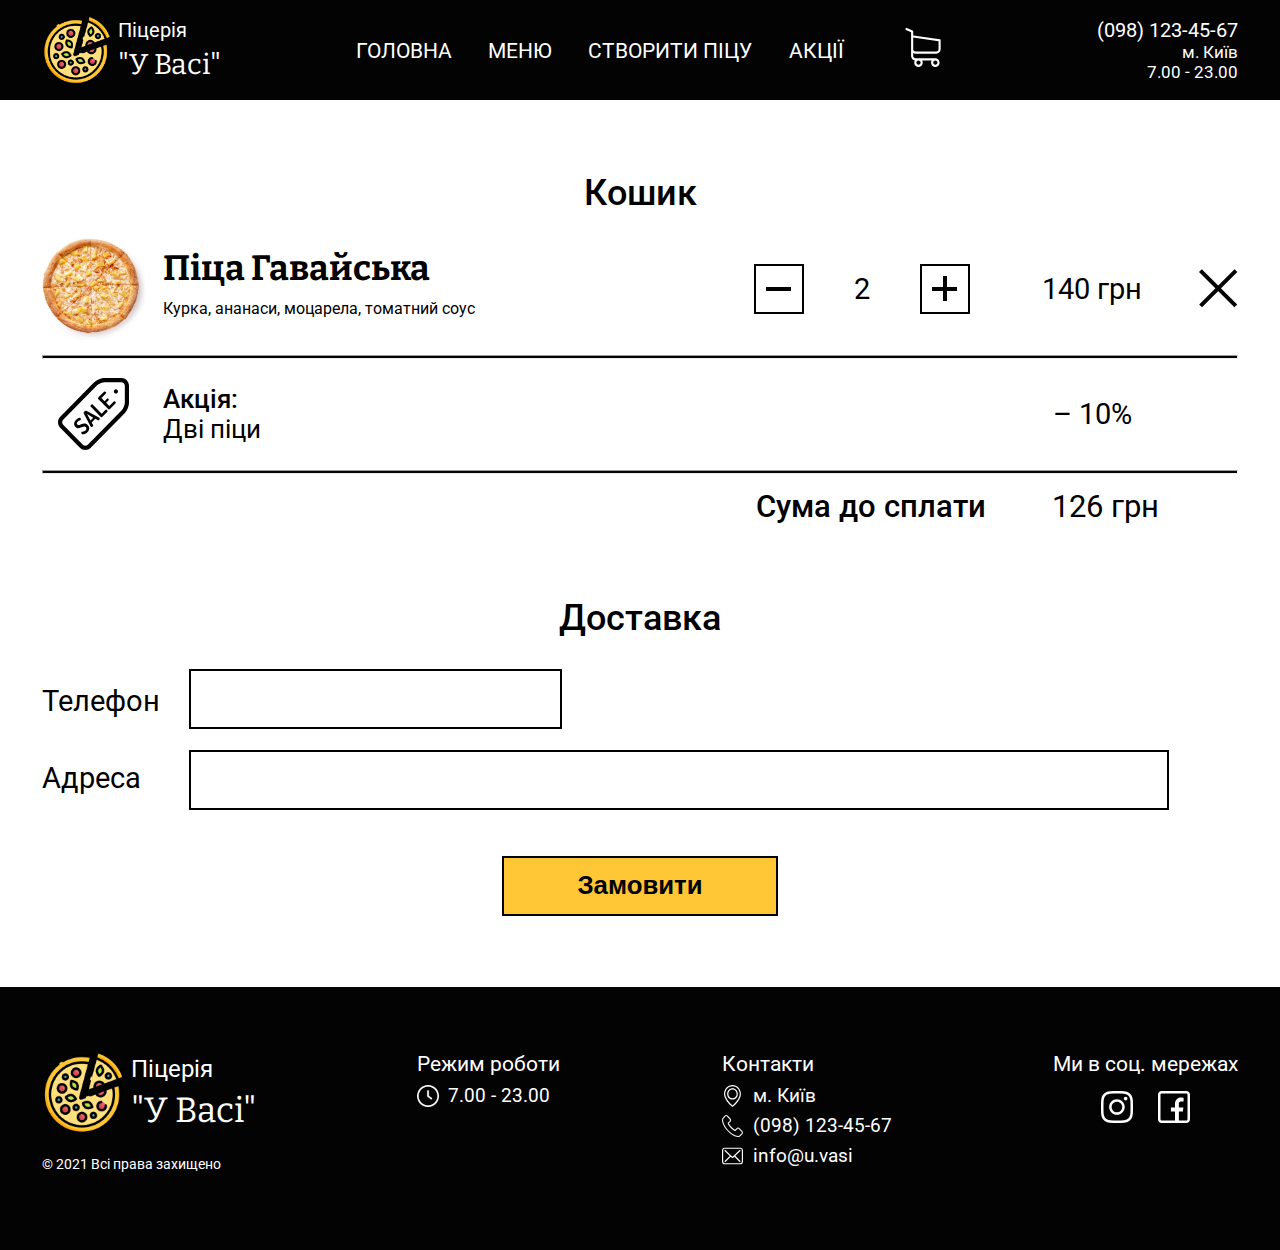
==== basket.html @ d2bfdec5 "Basket" ====
<!doctype html>
<html lang="en">
<head>
    <meta charset="UTF-8">
    <meta name="viewport" content="width=device-width, initial-scale=1, shrink-to-fit=no">
    <link rel="preconnect" href="https://fonts.gstatic.com">
    <link href="https://fonts.googleapis.com/css2?family=Bitter:wght@400;700&family=Roboto:wght@400;500&display=swap"
          rel="stylesheet">
    <link rel="shortcut icon" href="img/logo.png" type="image/png">
    <link rel="stylesheet" href="css/index.css">
    <title>Меню</title>
</head>
<body>
<header id="header">
    <div class="container">
        <div class="header-block">
            <div class="logo_with_info">
                <a href="index.html">
                    <div class="logo">
                        <img src="img/logo.png" alt="logo">
                        <div class="logo-text">
                            <span>Піцерія</span>
                            <p>"У Васі"</p>
                        </div>
                    </div>
                </a>
                <div class="info-header">
                    <a href="tel:0981234567" class="tel">(098) 123-45-67</a>
                    <p>м. Київ</p>
                    <p>7.00 - 23.00</p>
                </div>
            </div>
            <nav>
                <ul class="menu">
                    <li><a href="#">Головна</a></li>
                    <li><a href="#">Меню</a></li>
                    <li class="transition_li"><a href="#">Створити піцу</a></li>
                    <li><a href="#">Акції</a></li>
                </ul>
                <a href="#">
                    <img src="img/shopping-cart.svg" alt="cart" class="cart">
                </a>
            </nav>
            <div class="display_none_mobile">
                <div class="info-header">
                    <a href="tel:0981234567">(098) 123-45-67</a>
                    <p>м. Київ</p>
                    <p>7.00 - 23.00</p>
                </div>
            </div>
        </div>
    </div>
</header>
<section class="order">
    <div class="container">
        <h1>Кошик</h1>
        <div class="order-block">
            <div class="pizza_with_price">
                <div class="order_pizza_info">
                    <img src="img/pizza/havaiska.png" alt="pizza">
                    <div>
                        <h2>Піца Гавайська</h2>
                        <p>Курка, ананаси, моцарела, томатний соус</p>
                    </div>
                </div>
                <div class="order_price">
                    <div class="order_price_with_count">
                        <h4>140 грн</h4>
                        <div class="count">
                            <img src="img/minus.svg" alt="-">
                            <span>2</span>
                            <img src="img/plus.svg" alt="+">
                        </div>
                    </div>
                    <p>140 грн</p>
                    <img src="img/remove.svg" alt="remove" class="remove">
                </div>
            </div>
            <hr>
            <div class="order_sale">
                <div class="order_promotions">
                    <img src="img/sale-tag.svg" alt="sale">
                    <div>
                        <h2>Акція:</h2>
                        <h3>Дві піци</h3>
                    </div>
                </div>
                <p>&ndash; 10%</p>
            </div>
            <hr>
            <div class="sum">
                <h1>Сума до сплати</h1>
                <p>126 грн</p>
            </div>
        </div>
    </div>
</section>
<section class="delivery">
    <div class="container">
        <h1>Доставка</h1>
        <form>
            <div class="delivery_form">
                <div class="delivery_labels">
                    <p>Телефон</p>
                    <p>Адреса</p>
                </div>
                <div class="delivery_input">
                    <label>Телефон</label><input type="text">
                    <label>Адреса</label><input type="text" class="address">
                </div>
            </div>
            <button>Замовити</button>
        </form>
    </div>
</section>
<footer>
    <div class="container">
        <div class="footer-block">
            <div class="footer_logo">
                <a href="index.html">
                    <div class="logo-footer">
                        <img src="img/logo.png" alt="logo">
                        <div class="logo-text-footer">
                            <span>Піцерія</span>
                            <p>"У Васі"</p>
                        </div>
                    </div>
                </a>
                <p class="rights">© 2021 Всі права захищено</p>
            </div>
            <div>
                <h1>Режим роботи</h1>
                <div class="icon_with_text">
                    <img src="img/clock.png" alt="clock">
                    <h2>7.00 - 23.00</h2>
                </div>
            </div>
            <div>
                <h1>Контакти</h1>
                <div class="icon_with_text">
                    <img src="img/placeholder.svg" alt="placeholder">
                    <h2>м. Київ</h2>
                </div>
                <div class="icon_with_text">
                    <img src="img/telephone.svg" alt="telephone">
                    <h2>(098) 123-45-67</h2>
                </div>
                <div class="icon_with_text">
                    <img src="img/envelope.svg" alt="envelope">
                    <h2>info@u.vasi</h2>
                </div>
            </div>
            <div>
                <h1>Ми в соц. мережах</h1>
                <div class="socnet">
                    <a href="https://instagram.com">
                        <img src="img/instagram.svg" alt="instagram" class="instagram">
                    </a>
                    <a href="https://facebook.com">
                        <img src="img/facebook.svg" alt="facebook">
                    </a>
                </div>
            </div>
        </div>
    </div>
</footer>
</body>
</html>
---- css/index.css ----
body {
    margin: 0;
    padding: 0;
    font-family: 'Roboto', sans-serif;
    font-size: 28px;
}

.container {
    width: 1680px;
    margin: 0 auto;
}

header {
    height: 140px;
    background: #030303;
}

header a {
    color: white;
    text-decoration: none;
}

.header-block {
    height: 140px;
    display: flex;
    justify-content: space-between;
    align-items: center;
}

nav {
    display: flex;
    align-items: center;
}

.logo_with_info {
    justify-content: space-between;
    display: flex;
}

.logo_with_info  .info-header {
    display: none;
}

.logo {
    display: flex;
    justify-content: space-between;
    align-items: center;
}

.logo img {
    width: 96px;
}

.logo-text {
    color: white;
    margin-left: 0.3em;
}

.logo-text p {
    font-size: 1.43em;
    font-family: 'Bitter', serif;
    margin-top: 0.18em;
    margin-bottom: 0;
}

.menu {
    display: flex;
    list-style-type: none;
    padding-left: 0;
}

.menu li {
    padding: 0 0.85em;
    font-size: 1.07em;
    text-transform: uppercase;
    list-style-type: none;
}

.menu li:first-child {
    padding-left: 0;
}
.menu li:last-child {
    padding-right: 0;
}

.cart {
    width: 1.93em;
    filter: invert(90%) sepia(99%) saturate(29%) hue-rotate(255deg) brightness(107%) contrast(100%);
    margin-left: 3em;
    margin-right: 1em;
}

.info-header {
    color: white;
    text-align: right;
}
.info-header p {
    margin: 0;
    font-size: 0.86em;
}

/*****endOfHeader******/

.about {
    height: 795px;
    background: #FFE07D;
    border-bottom: 2px solid #030303;
    display: flex;
    flex-direction: column;
    justify-content: center;
    text-align: center;
}

.about h1 {
    font-size: 1.79em;
    font-weight: 500;
    margin-top: 0;
    margin-bottom: 1.1em;
}

.about h2 {
    font-size: 1.5em;
    font-weight: 500;
    margin-top: 0;
}

.about p {
    margin: 0.9em 0.9em 0;
}

.why_us {
    display: flex;
    justify-content: space-between;
}

.why_us_block {
    width: 401px;
    height: 481px;
    background: white;
    border: 2px solid #030303;
    display: flex;
    flex-direction: column;
    justify-content: center;
    align-items: center;
}

.why_us_block img {
    width: 5.79em;
}

.hits h1 {
    font-size: 1.5em;
    font-weight: 500;
    margin-top: 2.38em;
    text-align: center;
    margin-bottom: 1.31em;
}

.pizzas {
    display: flex;
    justify-content: space-between;
}

.pizza-block {
    width: 400px;
    height: 779px;
    border: 2px solid #030303;
    flex-direction: column;
    justify-content: space-between;
    display: flex;
}

.pizza-block h2 {
    font-family: 'Bitter', serif;
    font-size: 1.43em;
    font-weight: 700;
    margin: 0.5em 25px 0;
}

.pizza-block p {
    font-size: 0.86em;
    margin: 25px 25px 0;
}

.pizza-block h3 {
    font-size: 1.43em;
    font-weight: 500;
    margin: 0 0 0.875em 25px;
}

.pizza-img {
    margin-top: 30px;
    margin-left: 30px;
}

.buy-panel {
    background: #FFE07D;
    border-top: 2px solid #030303;
    display: flex;
    height: 70px;
    justify-content: flex-end;
    align-items: center;
}

.cart-button {
    background: #030303;
    display: flex;
    align-items: center;
    justify-content: center;
    width: 70px;
    height: 70px;
}

.cart-button img {
    filter: invert(90%) sepia(99%) saturate(29%) hue-rotate(255deg) brightness(107%) contrast(100%);
    width: 50px;
}

.buy-panel ul {
    display: flex;
    padding-right: 0.5em;
}
.buy-panel li {
    list-style-type: none;
    padding: 0 0.85em;
    font-size: 1.3em;
    font-weight: 600;
}

button {
    background-color: #FFC736;
    border: 2px solid #030303;
    padding: 0.53em 2.83em;
    text-align: center;
    text-decoration: none;
    display: inline-block;
    font-size: 1.29em;
    font-weight: 600;
    margin-top: 1.53em;
}

.button_on_center {
    text-align: center;
}

.steps {
    height: 817px;
    background: #FFE07D;
    border-top: 2px solid #030303;
    border-bottom: 2px solid #030303;
    margin-top: 100px;
    display: flex;
    align-items: center;
}

.order_info {
    height: 617px;
    border: 2px solid #030303;
    background: white;
    text-align: center;
}

.order_info h1 {
    font-size: 1.5em;
    margin-top: 1.31em;
    margin-bottom: 0;
    font-weight: 500;
}

.order_info h2 {
    font-size: 1.14em;
    font-weight: 500;
    margin-left: 1em;
    margin-right: 1em;
}

.down-arrow {
    display: none;
}

.steps-block {
    display: flex;
    align-items: center;
    justify-content: center;
    margin: 1.96em 0;
}

.steps-block p {
    margin: 0.54em 0 0;
    width: 9.29em;
}

.steps-block img {
    margin: 0 2.79em;
}

.step-inner-block {
    display: flex;
    flex-direction: column;
    align-items: center;
    justify-content: center;
}

.step-inner-block img {
    margin: 0;
    width: 7.14em;
}

.step-inner-block .m0 {
    margin: 0;
}

/*******menu*******/

.filters {
    display: flex;
    margin-top: 3.57em;
    margin-bottom: 1.96em;
}

.filter {
    display: flex;
    align-items: center;
    margin-right: 1.083em;
}

.filter span {
    font-size: 1.29em;
    margin-left: 0.42em;
}

.second_half p {
    font-size: 1.29em;
    color: #707070;
    margin: 0;
}

.first_half, .second_half_filters {
    display: flex;
}

.second_half {
    width: 100%;
    display: flex;
    justify-content: space-between;
    align-items: center;
}

.pizzas-menu {
    width: 1700px;
    display: flex;
    flex-wrap: wrap;
}

.pizzas-menu .pizza-block {
    margin-right: 21px;
    margin-bottom: 1.79em;
    position: relative;
}

.tag {
    float: right;
    position: absolute;
    z-index: 1;
    right: -2px;
    top: -2px;
}

.pizza-title {
    display: flex;
    align-items: center;
    justify-content: space-between;
    margin-top: 0.7em;
    margin-right: 0.3em;
}

.pizza-filter {
    width: 1.5em;
    margin-right: 0.5em;
}

.pizza-title h2 {
    margin-top: 0;
}

.pizza-price {
    display: flex;
    align-items: center;
    margin-bottom: 1.25em;
    margin-left: 25px;
}

.pizza-price h4 {
    color: #707070;
    text-decoration: line-through;
    margin: 0;
    font-weight: 500;
    font-size: 1.14em;
}

.pizza-price h3 {
    margin-bottom: 0;
}

/****endOfMenu*****/

/****promotion*****/

.promotions {
    background: #FFE07D;
    border-bottom: 2px solid #030303;
    display: flex;
    flex-direction: column;
    justify-content: center;
    text-align: center;
    padding: 3.57em 0;
}

.promotion-block {
    margin-top: 1.96em;
    display: flex;
    justify-content: space-between;
}

.promotions h1 {
    font-size: 1.79em;
    font-weight: 500;
    margin-top: 0;
    margin-bottom: 0;
}

.promotion {
    background: white;
    border: 2px solid #030303;
    width: 29.5em;
}

.promotion h2 {
    font-size: 1.5em;
    font-weight: 500;
    margin-top: 1.05em;
    margin-bottom: 0;
}

.promotion h3 {
    font-size: 1em;
    font-weight: 400;
    margin: 0 1.43em 1.43em;
}

.promotion img {
    width: 5.71em;
    margin: 1.07em 1em;
}

.promotion span {
    font-size: 1.5em;
    margin-top: 0.5em;
    margin-bottom: 0;
    font-weight: 600;
}

.action {
    display: flex;
    align-items: center;
    justify-content: center;
}

/**endOfPromotion**/

/******basket******/

.order h1, .delivery h1 {
    text-align: center;
    font-size: 1.79em;
    margin-top: 2em;
    font-weight: 500;
}

.pizza_with_price {
    display: flex;
    align-items: center;
    justify-content: space-between;
    margin-bottom: 0.71em;
}

.order_pizza_info {
    display: flex;
    align-items: center;
}

.order_pizza_info h2 {
    font-size: 1.75em;
    font-family: 'Bitter', serif;
    margin-top: 0;
    margin-bottom: 0.27em;
    font-weight: 700;
}

.order_pizza_info p {
    margin-top: 0;
    font-size: 0.8em;
    margin-bottom: 0.8em;
}

.order_pizza_info img {
    width: 5.14em;
    margin-right: 0.9em;
}

.order_price {
    display: flex;
    align-items: center;
}

.order-block hr {
    height: 2px;
    background: #030303;
}

.order_price span {
    margin: 0 1.75em;
    font-size: 1.43em;
}

.order_price p {
    font-size: 1.43em;
    margin-left: 2.5em;
    margin-right: 2em;
}

.order_sale {
    display: flex;
    align-items: center;
    justify-content: space-between;
}

.order_promotions {
    display: flex;
    align-items: center;
    justify-content: space-between;
}

.order_promotions h2 {
    font-size: 1.29em;
    font-weight: 500;
    margin: 0;
}

.order_promotions h3 {
    font-size: 1.29em;
    font-weight: 400;
    margin: 0;
}

.order_promotions img {
    margin-right: 1.68em;
    margin-left: 0.79em;
}

.order_sale p {
    font-size: 1.43em;
    margin-right: 3.7em;
}

.sum {
    display: flex;
    align-items: center;
    justify-content: flex-end;
    margin-top: 0.71em;
    margin-right: 3.96em;
}

.sum h1 {
    font-size: 1.57em;
    font-weight: 500;
    margin: 0;
}

.sum p {
    font-size: 1.57em;
    margin-left: 2.11em;
    margin-top: 0;
    margin-bottom: 0;
}

.delivery_form {
    display: flex;
}

.delivery_form p {
    font-size: 1.43em;
    padding: 0.75em 0;
    margin: 0;
    text-align: left;
}

.delivery_form {
    display: flex;
    align-items: center;
}

.delivery_input {
    display: flex;
    flex-direction: column;
    margin-left: 1.43em;
}

.delivery_input input[type=text] {
    font-size: 1.43em;
    padding: 0.4em 0 0.4em 0.75em;
    border: 2px solid black;
    margin-bottom: 0.75em;
    width: 12.15em;
}

.address {
    margin-bottom: 0 !important;
    width: 33.4em !important;
}

.delivery form {
    text-align: center;
}

.delivery_input label {
    display: none;
}

.count {
    display: flex;
    align-items: center;
}

.order_price h4 {
    display: none;
}

/***endOfBasket****/

/******footer******/

footer {
    margin-top: 100px;
    height: 370px;
    background: #030303;
    color: white;
    display: flex;
    align-items: center;
}

.footer-block {
    display: flex;
    justify-content: space-between;
}

.logo-footer {
    display: flex;
    align-items: center;
}

footer a {
    text-decoration: none;
}

.logo-text-footer {
    color: white;
    margin-left: 0.3em;
}

.logo-text-footer span {
    font-size: 1.21em;
}

.logo-text-footer p {
    font-size: 1.75em;
    font-family: 'Bitter', serif;
    margin-top: 0.18em;
    margin-bottom: 0;
}

.rights {
    font-size: 0.71em;
    margin-top: 1.5em;
}

footer h1 {
    font-size: 1.07em;
    font-weight: 400;
    margin-top: 0;
    margin-bottom: 0.4em;
}

footer h2 {
    font-weight: 400;
    font-size: 0.93em;
    margin-top: 0;
    margin-bottom: 0;
    margin-left: 0.5em;
}

.icon_with_text {
    display: flex;
    align-items: center;
    margin-bottom: 0.4em;
}

.icon_with_text img {
    filter: invert(90%) sepia(99%) saturate(29%) hue-rotate(255deg) brightness(107%) contrast(100%);
    width: 1.07em;
}

.socnet {
    display: flex;
    align-items: center;
    justify-content: center;
}

.socnet img {
    filter: invert(90%) sepia(99%) saturate(29%) hue-rotate(255deg) brightness(107%) contrast(100%);
    width: 1.61em;
    margin-top: 0.32em;
}

.instagram {
    margin-right: 1.25em;
}

@media screen and (max-width: 1800px) {
    body {
        font-size: 20px;
    }

    .container {
        width: 1196px;
    }

    header, .header-block {
        height: 100px;
    }

    .logo img {
        width: 70px;
    }

    /*****************/

    .about {
        height: 565px;
    }

    .why_us_block {
        width: 286px;
        height: 342px;
    }

    .pizza-block {
        width: 285px;
        height: 557px;
    }

    .pizza-img {
        margin-top: 21px;
        margin-left: 21px;
        width: 257px;
    }

    .pizza-block h2 {
        margin: 0.5em 18px 0;
    }

    .pizza-block p {
        margin: 0.5em 18px 0;
    }

    .pizza-block h3 {
        margin: 0 0 0.875em 18px;
    }

    .buy-panel {
        height: 50px;
    }

    .cart-button {
        width: 50px;
        height: 50px;
    }

    .cart-button img {
        width: 36px;
    }

    .steps {
        margin-top: 71px;
        height: 584px;
    }

    .order_info {
        height: 442px;
    }

    /*******menu*******/

    .filter img {
        width: 2.5em
    }

    .pizzas-menu {
        width: 1208px;
    }

    .pizzas-menu .pizza-block {
        margin-right: 13px;
    }

    .tag {
        width: 3.55em
    }

    .pizza-title h2 {
        margin-top: 0;
    }

    .pizza-price h3 {
        margin-bottom: 0;
    }

    /****endOfMenu*****/

    .promotion {
        width: 29.3em;
    }

    .order_promotions img {
        width: 3.57em;
    }

    /*****************/

    .logo-footer img {
        width: 83px;
    }

    footer {
        margin-top: 71px;
        height: 263px;
    }
}

@media screen and (max-width: 1240px) {
    .container {
        width: 970px;
    }

    body {
        font-size: 18px;
    }

    .why_us_block {
        justify-content: unset;
        width: 231px;
        height: 342px;
    }

    .about h2 {
        font-size: 1.35em;
        margin-top: 0.85em;
    }

    .about p {
        margin: 1.07em 1em 0;
    }

    .pizza-img {
        margin-top: 15px;
        margin-left: 15px;
        width: 215px;
    }

    .pizza-block {
        width: 231px;
        height: 485px;
    }

    .order_info {
        height: 410px;
    }

    .steps {
        height: 550px;
    }

    /*******menu*******/

    .pizzas-menu {
        width: 977px;
    }

    .pizzas-menu .pizza-block {
        margin-right: 7px;
    }

    .filter span {
        font-size: 1.2em;
    }

    .second_half p {
        font-size: 1.2em;
    }

    .pizza-filter {
        margin-right: 0.2em;
    }

    .pizzas-menu .pizza-block {
        margin-bottom: 1.3em;
    }

    /****endOfMenu*****/

    .promotion {
        width: 26.4em;
    }

    .delivery_input {
        width: 100%;
    }

    .address {
        width: 95% !important;
    }
}

@media screen and (max-width: 1020px) {
    .container {
        width: 750px;
    }

    body {
        font-size: 21px;
    }

    .logo_with_info  .info-header {
        display: block;
    }

    .logo_with_info {
        width: 750px;
    }

    .display_none_mobile {
        display: none;
    }

    .header-block {
        flex-wrap: wrap;
    }

    header, .header-block {
        height: 172px;
    }

    .header-block {
        display: flex;
        flex-direction: column;
        justify-content: center;
    }

    nav {
        justify-content: space-between;
        width: 750px;
        margin-top: 0.6em;
    }

    .menu {
        margin: 0;
    }

    .cart {
        margin: 0;
    }

    .menu li {
        padding: 0 1.6em;
    }
    /*****************/

    .about {
        height: 1000px;
    }

    .why_us {
        flex-wrap: wrap;
    }

    .why_us_block {
        width: 362px;
        height: 362px;
        margin-top: 20px;
    }

    .about p {
        margin: 1.07em 1.7em 0;
    }

    .about h1 {
        margin-bottom: 0.8em;
    }

    .about h2 {
        margin-top: 1em;
    }

    .pizzas {
        flex-wrap: wrap;
    }

    .pizza-block {
        width: 362px;
        height: 670px;
        margin-top: 20px;
    }

    .pizza-img {
        margin-top: 25px;
        margin-left: 25px;
        width: 332px;
    }

    .hits h1 {
        margin-bottom: 0.9em;
        font-size: 1.7em;
    }

    .pizza-block h2 {
        margin: 0.3em 25px 0;
        font-size: 1.7em;
    }

    .pizza-block p {
        margin: 0.5em 25px 0;
        font-size: 1em;
    }

    .pizza-block h3 {
        margin: 0 0 0.875em 25px;
    }

    .buy-panel {
        height: 60px;
    }

    .cart-button {
        width: 60px;
        height: 60px;
    }

    .cart-button img {
        width: 45px;
    }

    .buy-panel ul {
        padding-right: 0.85em;
    }

    .buy-panel li {
        padding: 0 0.85em;
        font-size: 1.6em;
        font-weight: 600;
    }

    button {
        font-size: 1.45em;
    }

    .down-arrow {
        display: block;
    }

    .right-arrow, .m0 {
        display: none;
    }

    .steps-block {
        flex-direction: column;
    }

    .steps-block img {
        margin: 20px;
    }

    .step-inner-block {
        flex-direction: unset;
    }

    .steps-block p {
        margin-top: 0;
        margin-left: 0.5em;
        width: 11em;
        text-align: left;
        font-size: 1.14em;
    }

    .step-inner-block img {
        width: 7em;
    }

    .steps {
        height: 1100px;
    }

    .order_info {
        height: 1000px;
    }

    /*******menu*******/
    .filters {
        margin-bottom: 1em;
    }

    .first_half {
        flex-wrap: wrap;
        flex-direction: column;
    }

    .second_half {
        flex-wrap: wrap;
        flex-direction: column;
        width: auto;
        margin-left: 4em;
        align-items: flex-start;
    }

    .second_half_filters {
        flex-wrap: wrap;
        flex-direction: column;
    }

    .filter img {
        width: 3em;
    }

    .filter span {
        font-size: 1.3em;
    }

    .second_half p {
        font-size: 1.3em;
        margin-bottom: 1em;
    }

    .filter {
        margin-bottom: 0.5em;
    }

    .pizzas-menu {
        width: 768px;
    }

    .pizzas-menu .pizza-block {
        margin-right: 18px;
    }

    .pizza-filter {
        margin-right: 0.6em;
        width: 1.8em;
    }

    .pizzas-menu .pizza-block {
        margin-bottom: 0;
    }

    .pizza-price h3 {
        margin-bottom: 0;
    }

    .tag {
        width: 4.5em;
    }

    .pizza-block h2 {
        margin-top: 0;
    }

    .pizza-title {
        margin-top: 0;
    }

    /****endOfMenu*****/

    .footer_logo {
        display: none;
    }

    .promotion-block {
        flex-wrap: wrap;
    }

    .promotion {
        width: 100%;
        margin-bottom: 1em;
    }

    .promotions {
        padding: 3em 0;
    }

    /******basket******/

    .order_pizza_info img {
        display: none;
    }

    .order_price span {
        margin: 0 1em;
        font-size: 1.2em;
    }

    .order_price p {
        font-size: 1.4em;
        margin-left: 1.3em;
        margin-right: 1.3em;
    }

    .order_price img {
        width: 1.6em;
    }

    .sum p, .sum h1, .order_sale p {
        font-size: 1.4em;
        margin-top: 0;
        margin-bottom: 0;
    }

    .order_promotions h2, .order_promotions h3 {
        font-size: 1.1em;
    }

    .order_promotions img {
        display: none;
    }

    .order_sale {
        margin-top: 0.9em;
        margin-bottom: 0.9em;
    }

    .order_pizza_info h2 {
        font-size: 1.3em;
    }

    /***endOfBasket****/
}

@media screen and (max-width: 810px) {
    .container {
        width: 700px;
    }

    .why_us_block {
        width: 336px;
        height: 362px;
        margin-top: 20px;
    }

    .logo_with_info, nav {
        width: 700px;
    }

    .menu li {
        padding: 0 1.4em;
    }

    .about {
        height: 960px;
    }

    .about h1 {
        margin-bottom: 0.5em;
    }

    .pizza-block {
        width: 336px;
        height: 645px;
        margin-top: 20px;
    }

    .pizza-img {
        margin-top: 22px;
        margin-left: 22px;
        width: 310px;
    }

    /*******menu*******/

    .pizzas-menu {
        width: 720px;
    }

    .pizzas-menu .pizza-block {
        margin-right: 20px;
    }

    .tag {
        width: 4em;
    }

    .pizza-block h2 {
        margin-top: 0
    }

    /****endOfMenu*****/

    /******basket******/

    .delivery_input label {
        display: block;
        font-size: 1.2em;
        text-align: left;
        margin-bottom: 0.5em;
    }

    .delivery_labels {
        display: none;
    }

    .delivery input[type=text] {
        width: 95%;
        font-size: 1.1em;
    }

    .delivery_input {
        margin-left: 0;
    }

    /***endOfBasket****/
}

@media screen and (max-width: 744px) {
    .container{
        width: 540px;
    }

    .logo_with_info, nav {
        width: 540px;
    }

    .menu li {
        padding: 0 0.65em;
        font-size: 1em;
    }

    .why_us_block {
        width: 540px;
        height: 100%;
        margin-top: 20px;
    }

    .why_us_block div {
        display: flex;
        align-items: center;
        margin-bottom: 1.5em;
    }

    .why_us_block img {
        margin-left: 1.4em;
    }

    .about {
        height: 100%;
        padding: 2.5em 0;
    }

    .about p {
        text-align: left;
        margin: 0 1.5em;
    }

    .pizza-block {
        width: 260px;
        height: 574px;
    }

    .pizza-img {
        margin-top: 16px;
        margin-left: 16px;
        width: 240px;
    }

    .buy-panel li {
        padding: 0 0.5em;
        font-weight: 500;
    }

    .pizza-block h2 {
        margin: 0.3em 20px 0;
        font-size: 1.4em;
    }

    .pizza-block h3 {
        margin-left: 20px;
    }

    .pizza-block p {
        margin: 0.5em 20px 0;
        font-size: 0.9em;
    }

    .hits h1 {
        margin-bottom: 0.5em;
    }

    .footer-block {
        flex-direction: column;
        justify-content: space-between;
        height: 330px;
    }

    .socnet {
        justify-content: start;
    }

    footer {
        height: 450px;
    }

    /*******menu*******/

    .second_half {
        margin-left: 1.3em;
    }

    .pizzas-menu {
        width: 552px;
    }

    .pizzas-menu .pizza-block {
        margin-right: 12px;
    }

    .pizza-filter {
        margin-right: 0.1em;
        width: 1.5em;
    }

    .tag {
        width: 3.5em;
    }

    /****endOfMenu*****/

    .promotion h2 {
        margin-left: 1em;
        margin-right: 1em;
    }

    /******basket******/

    .order_price span {
        margin: 0 0.6em;
    }

    .order_price p {
        font-size: 1.2em;
        margin-left: 1.3em;
        margin-right: 1.3em;
    }

    .remove {
        width: 1.2em !important;
    }

    .sum p, .sum h1 {
        font-size: 1.2em;
    }

    .order_sale p {
        font-size: 1.2em;
        margin-right: 2.5em;
    }

    .sum p {
        font-size: 1.2em;
        margin-left: 2.11em;
    }

    .sum {
        margin-right: 3em;
    }

    .order_price p {
        display: none;
    }

    .order_price h4 {
        display: block;
        font-weight: 400;
        font-size: 1.2em;
        margin-top: 0;
        margin-bottom: 0.5em;
    }

    .order_price_with_count {
        display: flex;
        flex-direction: column;
        align-items: center;
        margin-right: 1.5em;
    }

    .order_pizza_info p {
        margin-right: 1.5em;
    }

    .order_pizza_info h2 {
        margin-right: 1em;
    }

    /***endOfBasket****/
}

@media screen and (max-width: 576px) {
    .container {
        width: 85%;
    }

    .logo_with_info, nav{
        width: 100%;
    }

    header, .header-block {
        height: 155px;
    }

    body {
        font-size: 20px;
    }

    .menu li {
        padding: 0.5em 0.85em;
        font-size: 0.8em;
    }

    .pizza-block {
        width: 400px;
        height: 660px;
    }

    .pizzas {
        flex-direction: column;
        align-items: center;
    }

    .pizza-img {
        margin-top: 25px;
        margin-left: 35px;
        width: 350px;
    }

    .pizza-block h2 {
        margin: 0.3em 25px 0;
        font-size: 1.7em;
    }

    .pizza-block p {
        margin: 0.5em 25px 0;
        font-size: 1em;
    }

    .pizza-block h3 {
        margin: 0 0 0.875em 25px;
        font-size: 1.5em;
    }

    .buy-panel li {
        padding: 0 0.9em;
    }

    .buy-panel ul {
        padding-right: 1.3em;
    }

    .order_info h1 {
        margin-left: 1em;
        margin-right: 1em;
    }

    .order_info {
        height: 980px;
    }

    /*******menu*******/

    .first_half {
        margin-right: 1.3em;
    }

    .second_half {
        margin-left: 0;
    }

    .filter img {
        width: 2.7em;
    }

    .filter span {
        font-size: 1.2em;
    }

    .filters {
        justify-content: space-between;
        flex-wrap: wrap;
    }

    .pizzas-menu {
        width: 100%;
        flex-direction: column;
        align-items: center;
    }

    .pizzas-menu .pizza-block {
        margin-right: 0;
    }

    .pizza-filter {
        margin-right: 0.8em;
        width: 2.1em;
    }

    .tag {
        width: 5em;
    }

    .pizza-price h3 {
        margin-bottom: 0;
    }

    .pizzas-menu .pizza-block h2 {
        margin-top: 0;
    }

    /****endOfMenu*****/
}

@media screen and (max-width: 525px) {
    header, .header-block {
        height: 200px;
    }

    .menu {
        flex-wrap: wrap;
    }

    .menu li {
        padding: 0.5em 0.85em;
        font-size: 1em;
    }

    .cart {
        margin-left: 1.6em;
    }

    .transition_li {
        padding-left: 0 !important;
    }

    .tel {
        font-size: 0.85em;
    }

    .logo img {
        width: 50px;
    }

    .logo-text {
        font-size: 0.9em;
    }

    .logo-text p {
        font-size: 1.3em;
    }

    .info-header p {
        margin: 0;
        font-size: 0.75em;
    }

    .why_us_block img {
        width: 22%;
    }

    .about p {
        font-size: 0.9em;
    }

    .about h1 {
        font-size: 1.5em;
    }

    .pizza-block {
        width: 100%;
        height: 100%;
    }

    .pizza-img {
        margin-top: 7%;
        margin-left: 7%;
        width: 91%;
    }

    .step-inner-block img {
        width: 30%;
    }

    .steps-block p {
        font-size: 0.9em;
        margin-right: 1em;
        margin-left: 0;
    }

    .steps-block img {
        margin: 20px;
    }

    .down-arrow {
        width: 50% !important;
    }

    .order_info h1 {
        font-size: 1.3em;
    }

    .steps-block {
        margin: 1em 0;
    }

    button {
        font-size: 1.3em;
    }

    .order_info {
        height: 100%;
        margin: 1.5em 0;
    }

    .steps {
        height: 100%;
    }

    .pizza-block h3 {
        margin: 0.875em 25px;
        font-size: 1.4em;
    }

    .buy-panel ul {
        margin-right: 1.1em;
        padding: 0;
    }

    .about p {
        margin: 0 1em;
    }

    .order_info h2 {
        margin-bottom: 1.5em;
    }

    /*******menu*******/

    .second_half p {
        margin-top: 0.5em;
        margin-bottom: 0;
    }

    .pizzas-menu .pizza-block h3 {
        margin-bottom: 0;
        margin-top: 0;
    }

    .pizza-price {
        margin-top: 1.4em;
        margin-bottom: 1.4em;
    }

    .pizza-filter {
        margin-right: 0.4em;
        width: 1.7em;
    }

    .tag {
        width: 25%;
    }

    /****endOfMenu*****/

    .promotion img {
        width: 23%;
        margin: 1.07em 0.5em;
    }

    .promotion span {
        font-size: 1em;
        margin-top: 0.5em;
        margin-bottom: 0;
        font-weight: 600;
    }

    /******basket******/

    .order_price {
        flex-wrap: wrap;
        align-items: center;
        justify-content: center;
    }

    .order_price_with_count {
        margin-right: 0;
        margin-bottom: 1em;
    }

    .pizza_with_price {
        margin-bottom: 1em;
    }

    .order_sale p {
        margin-right: 0;
    }

    .sum {
        margin-right: 0;
    }

    .sum p {
        margin-left: 1em;
    }

    /***endOfBasket****/
}

@media screen and (max-width: 367px) {
    .menu li {
        font-size: 0.85em;
    }

    .cart {
        margin-left: 1.3em;
        width: 1.5em;
    }

    .buy-panel li {
        padding: 0 0.55em;
    }

    .pizza-block p {
        font-size: 0.8em;
    }

    .steps-block img {
        margin: 15px;
    }

    .down-arrow {
        margin: 15px !important;
    }

    .order_info h2 {
        font-size: 1em;
    }

    .hits h1 {
        margin-bottom: 0.5em;
        font-size: 1.2em;
    }

    .pizza-block h2 {
        font-size: 1.6em;
    }

    button {
        font-size: 1.2em;
    }

    .tel {
        font-size: 0.85em;
    }

    /*******menu*******/

    .pizza-filter {
        margin-right: 0.2em;
        width: 1.3em;
    }

    .pizzas-menu .pizza-block h2 {
        margin-right: 0.5em;
    }

    /****endOfMenu*****/
}
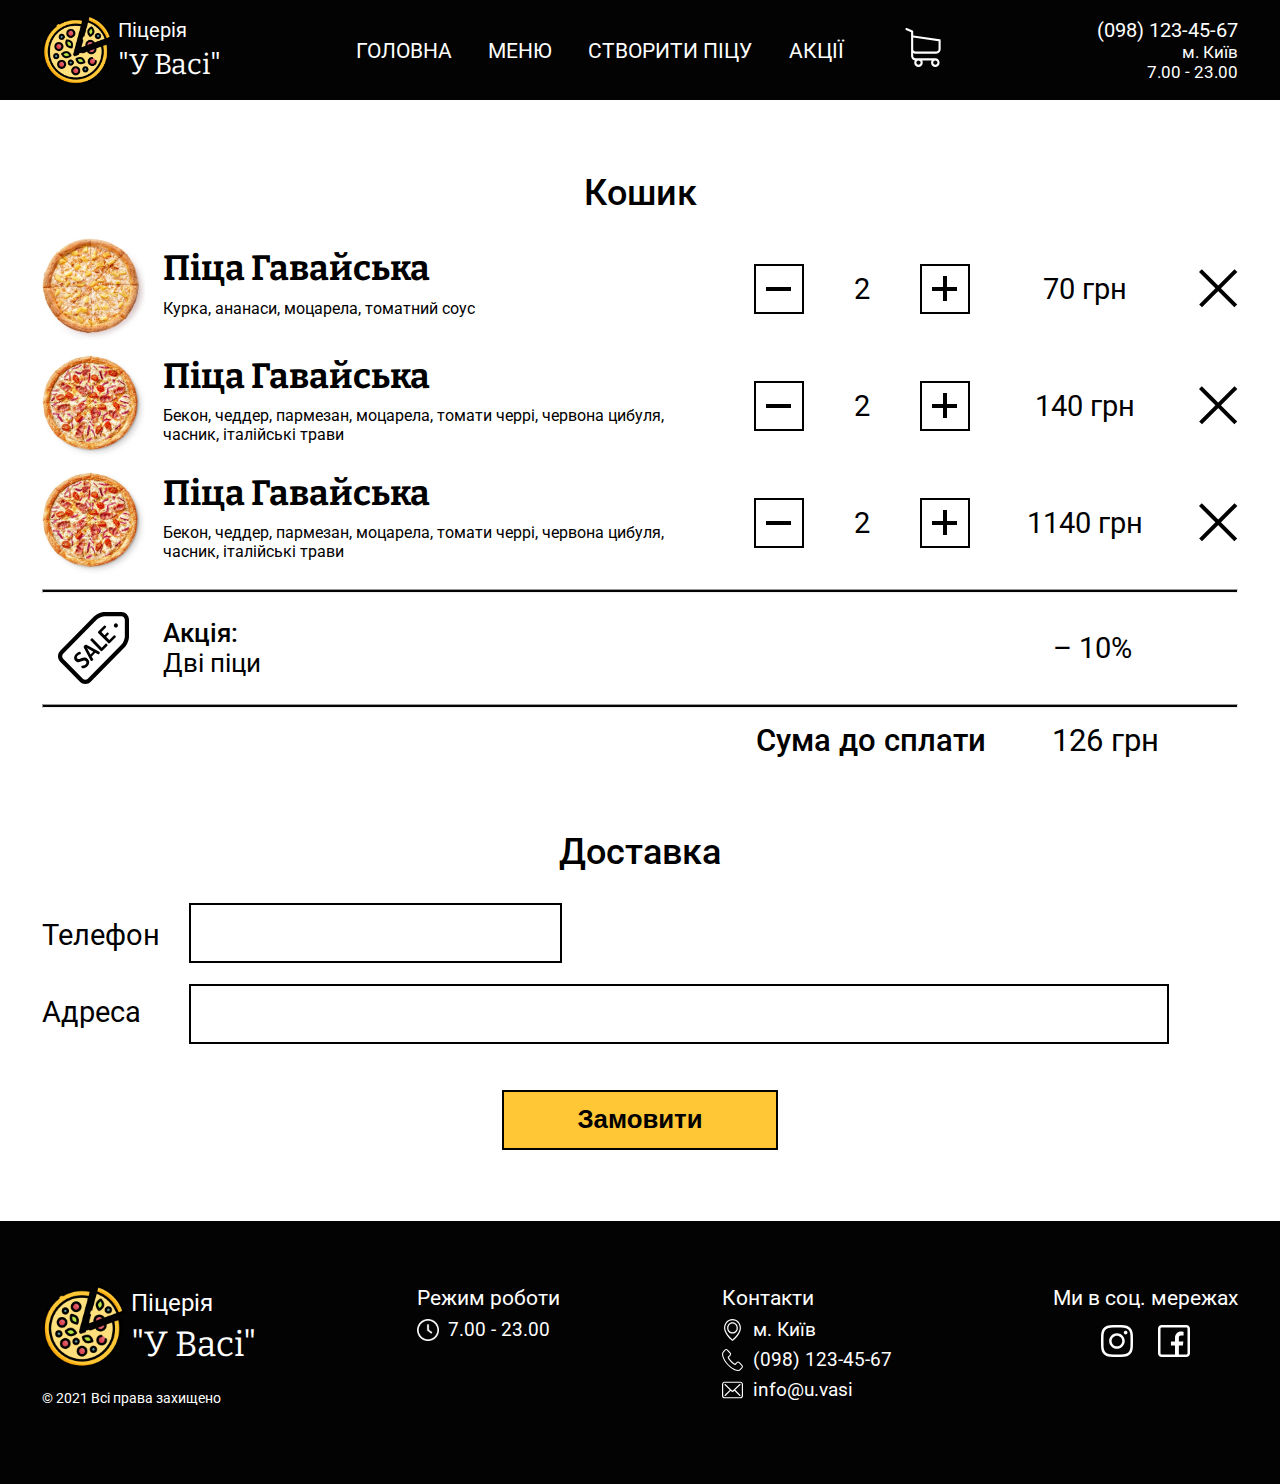
==== commit da48cc04: "Default basket page was created" ====
--- a/basket.html
+++ b/basket.html
@@ -65,6 +65,33 @@
                 </div>
                 <div class="order_price">
                     <div class="order_price_with_count">
+                        <h4>70 грн</h4>
+                        <div class="count">
+                            <button>
+                                <img src="img/minus.svg" alt="-">
+                            </button>
+                            <span>2</span>
+                            <button>
+                                <img src="img/plus.svg" alt="+">
+                            </button>
+                        </div>
+                    </div>
+                    <p>70 грн</p>
+                    <button>
+                        <img src="img/remove.svg" alt="remove" class="remove">
+                    </button>
+                </div>
+            </div>
+            <div class="pizza_with_price">
+                <div class="order_pizza_info">
+                    <img src="img/pizza/karbonara.png" alt="pizza">
+                    <div>
+                        <h2>Піца Гавайська</h2>
+                        <p>Бекон, чеддер, пармезан, моцарела, томати черрі, червона цибуля, часник, італійські трави</p>
+                    </div>
+                </div>
+                <div class="order_price">
+                    <div class="order_price_with_count">
                         <h4>140 грн</h4>
                         <div class="count">
                             <img src="img/minus.svg" alt="-">
@@ -73,6 +100,27 @@
                         </div>
                     </div>
                     <p>140 грн</p>
+                    <img src="img/remove.svg" alt="remove" class="remove">
+                </div>
+            </div>
+            <div class="pizza_with_price">
+                <div class="order_pizza_info">
+                    <img src="img/pizza/karbonara.png" alt="pizza">
+                    <div>
+                        <h2>Піца Гавайська</h2>
+                        <p>Бекон, чеддер, пармезан, моцарела, томати черрі, червона цибуля, часник, італійські трави</p>
+                    </div>
+                </div>
+                <div class="order_price">
+                    <div class="order_price_with_count">
+                        <h4>1140 грн</h4>
+                        <div class="count">
+                            <img src="img/minus.svg" alt="-">
+                            <span>2</span>
+                            <img src="img/plus.svg" alt="+">
+                        </div>
+                    </div>
+                    <p>1140 грн</p>
                     <img src="img/remove.svg" alt="remove" class="remove">
                 </div>
             </div>
--- a/css/index.css
+++ b/css/index.css
@@ -487,6 +487,7 @@
 .order_pizza_info {
     display: flex;
     align-items: center;
+    width: 1000px;
 }
 
 .order_pizza_info h2 {
@@ -511,6 +512,20 @@
 .order_price {
     display: flex;
     align-items: center;
+    justify-content: space-between;
+    width: 622px;
+}
+
+.order_price button{
+    padding: 0;
+    background-color: transparent;
+    margin: 0;
+    font-size: 1em;
+    border: 0;
+}
+
+.order_price img {
+    vertical-align: middle;
 }
 
 .order-block hr {
@@ -525,17 +540,9 @@
 
 .order_price p {
     font-size: 1.43em;
-    margin-left: 2.5em;
-    margin-right: 2em;
-}
-
-.order_sale {
-    display: flex;
-    align-items: center;
-    justify-content: space-between;
-}
-
-.order_promotions {
+}
+
+.order_sale, .order_promotions {
     display: flex;
     align-items: center;
     justify-content: space-between;
@@ -606,7 +613,7 @@
     margin-left: 1.43em;
 }
 
-.delivery_input input[type=text] {
+input[type=text] {
     font-size: 1.43em;
     padding: 0.4em 0 0.4em 0.75em;
     border: 2px solid black;
@@ -637,6 +644,112 @@
 }
 
 /***endOfBasket****/
+
+/******create******/
+
+.create h1 {
+    text-align: center;
+    font-size: 1.79em;
+    margin-top: 2em;
+    margin-bottom: 1.1em;
+    font-weight: 500;
+}
+
+.choose button {
+    background: gray;
+    color: white;
+    font-weight: 500;
+    margin-top: 0;
+}
+
+.ingredients {
+    display: flex;
+    margin-top: 1em;
+    width: 1705px;
+    flex-wrap: wrap;
+}
+
+.ingredient-block {
+    width: 11.14em;
+    height: 11.14em;
+    border: 2px solid #030303;
+    position: relative;
+    display: flex;
+    flex-direction: column;
+    align-items: center;
+    margin-right: 0.89em;
+    margin-top: 0.89em;
+}
+
+.ingredient-block img {
+    width: 7.14em
+}
+
+.ingredient-block h1 {
+    font-size: 1.07em;
+    font-weight: 400;
+    margin-top: -0.17em;
+    margin-bottom: 0;
+}
+
+.ingredient-block h2 {
+    font-size: 1.29em;
+    font-weight: 500;
+    margin-top: 0.19em;
+}
+
+.ingredient_counter {
+    float: left;
+    position: absolute;
+    z-index: 1;
+    left: 0.54em;
+    top: 0.2em;
+    display: flex;
+    flex-direction: column;
+    align-items: center;
+}
+
+.ingredient_counter p {
+    font-size: 1.43em;
+    margin: 0.2em;
+    font-weight: 500;
+}
+
+.black_square {
+    background: #030303;
+    font-size: 1.07em;
+    font-weight: 500;
+    color: white;
+    width: 1.33em;
+    height: 1.33em;
+    display: flex;
+    align-items: center;
+    justify-content: center;
+}
+
+.phone_and_request {
+    display: flex;
+    align-items: center;
+    justify-content: space-between;
+    margin-top: 1.96em;
+}
+
+.phone_and_request label {
+    font-size: 1.29em;
+}
+
+.phone_and_request input[type=text] {
+    margin-bottom: 0;
+    font-size: 1em;
+    padding: 0.53em 0 0.53em 0.53em;
+    margin-left: 1.25em;
+}
+
+.phone_and_request button {
+    margin-top: 0;
+}
+
+/****endOfCreate***/
 
 /******footer******/
 
@@ -726,6 +839,20 @@
     margin-right: 1.25em;
 }
 
+.default_basket {
+    background: url('../img/default_basket.png') no-repeat center left;
+    background-size: 20.93em;
+    padding: 8.39em 0;
+    margin-bottom: -100px;
+}
+
+.default_basket h1 {
+    font-weight: 500;
+    font-size: 2.14em;
+    text-align: center;
+    margin: 0 auto;
+}
+
 @media screen and (max-width: 1800px) {
     body {
         font-size: 20px;
@@ -835,7 +962,23 @@
         width: 3.57em;
     }
 
+    .order_pizza_info {
+        width: 670px;
+    }
+
+    .default_basket {
+        margin-bottom: -71px;
+    }
+
+    .order_price {
+        width: 484px;
+    }
+
     /*****************/
+
+    .ingredients {
+        width: 1223px;
+    }
 
     .logo-footer img {
         width: 83px;
@@ -928,6 +1071,48 @@
 
     .address {
         width: 95% !important;
+    }
+
+    /******create******/
+
+    .ingredients {
+        width: 983px;
+        flex-wrap: wrap;
+    }
+
+    .ingredient-block {
+        width: 9.9em;
+        height: 9.9em;
+        margin-right: 0.8em;
+        margin-top: 0.8em;
+    }
+
+    .ingredient-block img {
+        width: 6.3em;
+    }
+
+    .phone_and_request {
+        flex-wrap: wrap;
+        flex-direction: column;
+        margin-top: 2.5em;
+    }
+
+    .phone_and_request button {
+        margin-top: 1.77em;
+    }
+
+    .choose {
+        text-align: center;
+    }
+
+    /****endOfCreate***/
+
+    .order_pizza_info {
+        width: 490px;
+    }
+
+    .order_price {
+        width: 450px;
     }
 }
 
@@ -1207,6 +1392,10 @@
 
     /******basket******/
 
+    .order_pizza_info {
+        width: 370px;
+    }
+
     .order_pizza_info img {
         display: none;
     }
@@ -1218,8 +1407,6 @@
 
     .order_price p {
         font-size: 1.4em;
-        margin-left: 1.3em;
-        margin-right: 1.3em;
     }
 
     .order_price img {
@@ -1249,7 +1436,57 @@
         font-size: 1.3em;
     }
 
+    .order_price {
+        width: 345px;
+    }
+
     /***endOfBasket****/
+
+    /******create******/
+
+    .ingredients {
+        width: 756px;
+    }
+
+    .ingredient-block {
+        width: 8.2em;
+        height: 8.2em;
+        margin-right: 0.6em;
+        margin-top: 0.6em;
+    }
+
+    .ingredient-block img {
+        width: 4.98em;
+    }
+
+    .ingredient-block h1 {
+        font-size: 0.9em;
+    }
+
+    .ingredient-block h2 {
+        font-size: 1em;
+    }
+
+    .ingredient_counter p {
+        font-size: 1.2em;
+        margin: 0.2em;
+    }
+
+    .black_square {
+        width: 1.2em;
+        height: 1.2em;
+    }
+
+    /****endOfCreate***/
+
+    .default_basket {
+        background-size: 16em;
+        padding: 7em 0;
+    }
+
+    .default_basket h1 {
+        font-size: 2em;
+    }
 }
 
 @media screen and (max-width: 810px) {
@@ -1312,6 +1549,10 @@
     /****endOfMenu*****/
 
     /******basket******/
+
+    .order_pizza_info {
+        width: 325px;
+    }
 
     .delivery_input label {
         display: block;
@@ -1334,6 +1575,37 @@
     }
 
     /***endOfBasket****/
+
+    /******create******/
+
+    .ingredients {
+        width: 714px;
+    }
+
+    .ingredient-block {
+        width: 7.7em;
+        height: 7.7em;
+    }
+
+    .ingredient-block img {
+        width: 4.5em;
+    }
+
+    .ingredient_counter p {
+        font-size: 1.2em;
+        margin: 0;
+    }
+
+    .black_square {
+        width: 1.2em;
+        height: 1.2em;
+    }
+
+    .create button, .phone_and_request label {
+        font-size: 1.2em;
+    }
+
+    /****endOfCreate***/
 }
 
 @media screen and (max-width: 744px) {
@@ -1462,8 +1734,6 @@
 
     .order_price p {
         font-size: 1.2em;
-        margin-left: 1.3em;
-        margin-right: 1.3em;
     }
 
     .remove {
@@ -1486,6 +1756,10 @@
 
     .sum {
         margin-right: 3em;
+    }
+
+    .order_price {
+        width: auto;
     }
 
     .order_price p {
@@ -1507,6 +1781,10 @@
         margin-right: 1.5em;
     }
 
+    .order_pizza_info {
+        width: auto;
+    }
+
     .order_pizza_info p {
         margin-right: 1.5em;
     }
@@ -1516,6 +1794,39 @@
     }
 
     /***endOfBasket****/
+
+    /******create******/
+
+    .ingredients {
+        width: 555px;
+    }
+
+    .ingredient-block {
+        width: 7.95em;
+        height: 7.95em;
+        margin-right: 0.62em;
+        margin-top: 0.62em;
+    }
+
+    .ingredient-block img {
+        width: 4.9em;
+    }
+
+    .ingredient_counter p {
+        font-size: 1.2em;
+        margin: 0.2em;
+    }
+
+    /****endOfCreate***/
+
+    .default_basket {
+        background-size: 15em;
+        padding: 6em 0;
+    }
+
+    .default_basket h1 {
+        font-size: 1.7em;
+    }
 }
 
 @media screen and (max-width: 576px) {
@@ -1639,6 +1950,43 @@
     }
 
     /****endOfMenu*****/
+
+    /******create******/
+
+    .ingredients {
+        width: 105%;
+    }
+
+    .ingredient-block {
+        width: 45%;
+        height: auto;
+        margin-right: 0.62em;
+        margin-top: 0.62em;
+    }
+
+    .ingredient_counter p {
+        font-size: 1.2em;
+        margin: 0.2em;
+    }
+
+    .phone_and_request label {
+        font-size: 1em;
+    }
+
+    .create h1 {
+        font-size: 1.5em;
+    }
+
+    .ingredient-block h1 {
+        font-size: 0.9em;
+    }
+
+    /****endOfCreate***/
+
+    .default_basket {
+        background-size: 13em;
+        padding: 4.5em 0;
+    }
 }
 
 @media screen and (max-width: 525px) {
@@ -1834,6 +2182,11 @@
     }
 
     /***endOfBasket****/
+
+    .phone_and_request input[type=text] {
+        margin-left: 0.6em;
+        width: 10em;
+    }
 }
 
 @media screen and (max-width: 367px) {
@@ -1895,4 +2248,43 @@
     }
 
     /****endOfMenu*****/
+
+    /******create******/
+
+    .ingredients {
+        width: 100%;
+    }
+
+    .ingredient-block {
+        width: 100%;
+        margin-right: 0;
+    }
+
+    .ingredient-block img {
+        width: 6em;
+    }
+
+    .ingredient_counter p {
+        font-size: 1.5em;
+        margin: 0.2em;
+    }
+
+    .create button {
+        font-size: 1.1em;
+        padding: 0.53em 0.83em;
+    }
+
+    .phone_and_request label {
+        display: flex;
+        flex-direction: column;
+        align-items: center;
+    }
+
+    .phone_and_request input[type=text] {
+        margin-left: 0;
+        width: 100%;
+        margin-top: 0.6em;
+    }
+
+    /****endOfCreate***/
 }